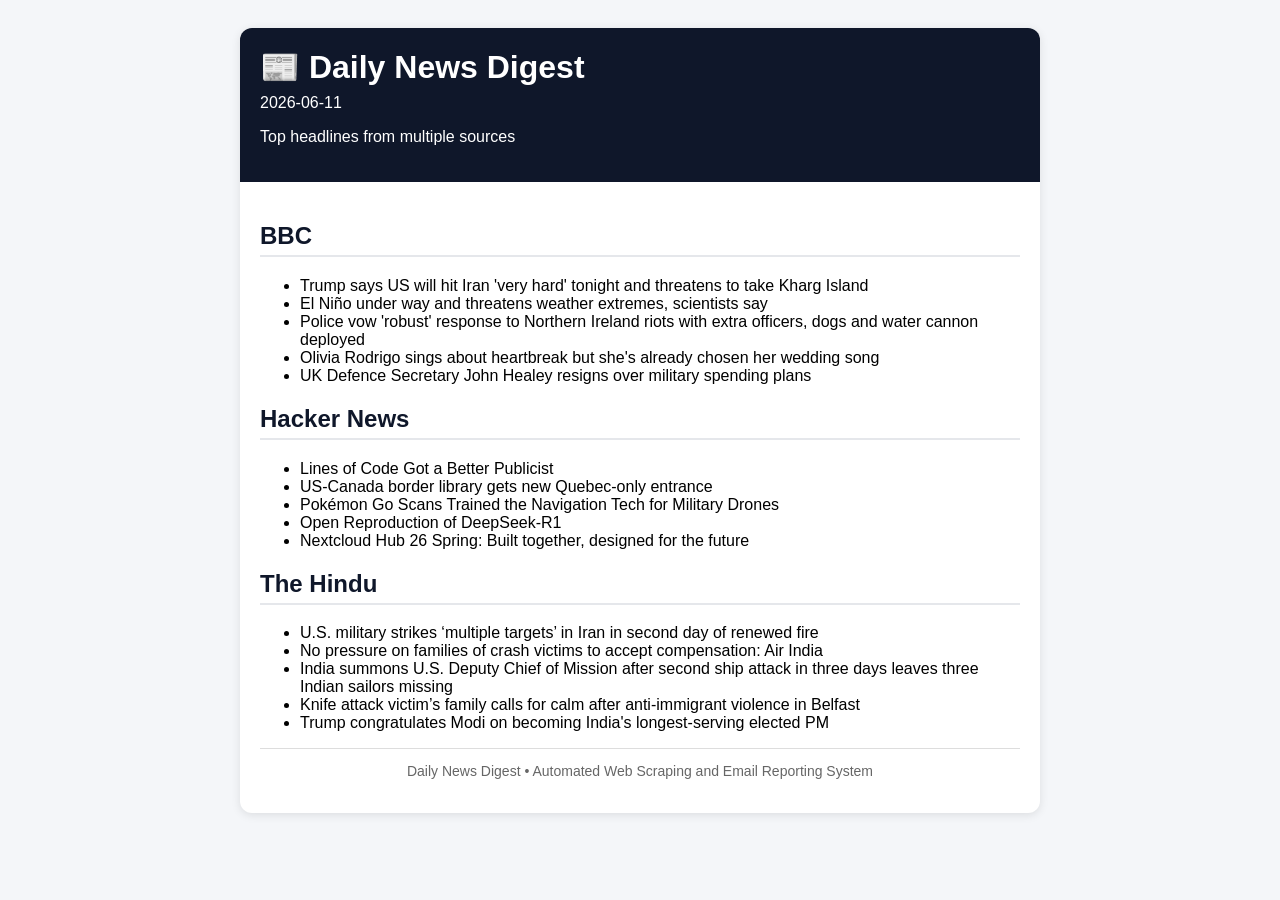
==== news_digest.html @ 1c43919a "Add automated news digest email bot" ====
<html>
<body style="font-family: Arial, sans-serif; background:#f4f6f9; padding:20px;">

<div style="max-width:800px; margin:auto; background:white;
border-radius:12px; overflow:hidden;
box-shadow:0 2px 10px rgba(0,0,0,0.1);">

<div style="background:#0f172a; color:white; padding:20px;">
<h1 style="margin:0;">📰 Daily News Digest</h1>
<p style="margin-top:8px;">2026-06-11</p>
<p>Top headlines from multiple sources</p>
</div>

<div style="padding:20px;">

<h2 style="color:#0f172a;
border-bottom:2px solid #e5e7eb;
padding-bottom:5px;">
BBC
</h2>
<ul>
<li>Trump says US will hit Iran 'very hard' tonight and threatens to take Kharg Island</li><li>El Niño under way and threatens weather extremes, scientists say</li><li>Police vow 'robust' response to Northern Ireland riots with extra officers, dogs and water cannon deployed</li><li>Olivia Rodrigo sings about heartbreak but she's already chosen her wedding song</li><li>UK Defence Secretary John Healey resigns over military spending plans</li></ul>
<h2 style="color:#0f172a;
border-bottom:2px solid #e5e7eb;
padding-bottom:5px;">
Hacker News
</h2>
<ul>
<li>Lines of Code Got a Better Publicist</li><li>US-Canada border library gets new Quebec-only entrance</li><li>Pokémon Go Scans Trained the Navigation Tech for Military Drones</li><li>Open Reproduction of DeepSeek-R1</li><li>Nextcloud Hub 26 Spring: Built together, designed for the future</li></ul>
<h2 style="color:#0f172a;
border-bottom:2px solid #e5e7eb;
padding-bottom:5px;">
The Hindu
</h2>
<ul>
<li>U.S. military strikes ‘multiple targets’ in Iran in second day of renewed fire</li><li>No pressure on families of crash victims to accept compensation: Air India</li><li>India summons U.S. Deputy Chief of Mission after second ship attack in three days leaves three Indian sailors missing</li><li>Knife attack victim’s family calls for calm after anti-immigrant violence in Belfast</li><li>Trump congratulates Modi on becoming India's longest-serving elected PM</li></ul>
<hr style="border:none;border-top:1px solid #ddd;">

<p style="color:#666;font-size:14px;text-align:center;">
Daily News Digest • Automated Web Scraping and Email Reporting System
</p>


</div>
</div>

</body>
</html>
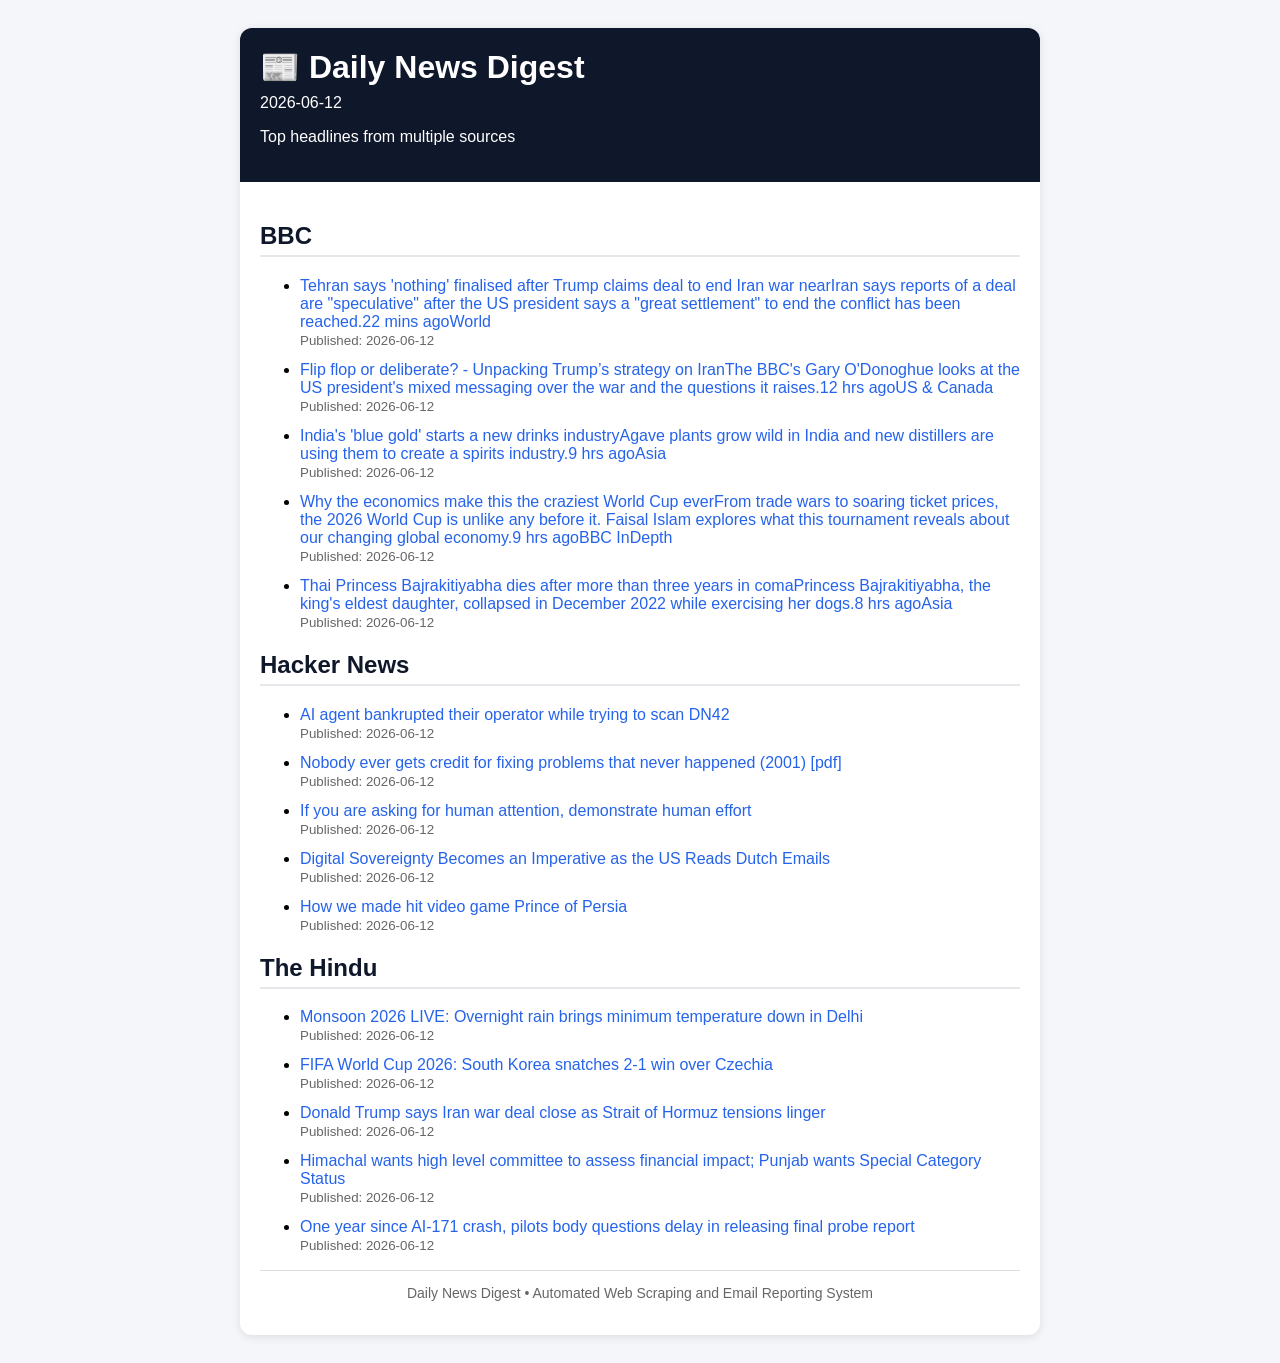
==== commit d11d5939: "Complete OpenWeatherMap weather alert system" ====
--- a/news_digest.html
+++ b/news_digest.html
@@ -8,7 +8,7 @@
 
 <div style="background:#0f172a; color:white; padding:20px;">
 <h1 style="margin:0;">📰 Daily News Digest</h1>
-<p style="margin-top:8px;">2026-06-11</p>
+<p style="margin-top:8px;">2026-06-12</p>
 <p>Top headlines from multiple sources</p>
 </div>
 
@@ -20,21 +20,186 @@
 BBC
 </h2>
 <ul>
-<li>Trump says US will hit Iran 'very hard' tonight and threatens to take Kharg Island</li><li>El Niño under way and threatens weather extremes, scientists say</li><li>Police vow 'robust' response to Northern Ireland riots with extra officers, dogs and water cannon deployed</li><li>Olivia Rodrigo sings about heartbreak but she's already chosen her wedding song</li><li>UK Defence Secretary John Healey resigns over military spending plans</li></ul>
+
+            <li style="margin-bottom:12px;">
+                <a href="https://www.bbc.com/news/articles/c78y6w78828o"
+                   style="color:#2563eb;text-decoration:none;">
+                   Tehran says 'nothing' finalised after Trump claims deal to end Iran war nearIran says reports of a deal are "speculative" after the US president says a "great settlement" to end the conflict has been reached.22 mins agoWorld
+                </a>
+                <br>
+                <small style="color:#666;">
+                    Published: 2026-06-12
+                </small>
+            </li>
+            
+            <li style="margin-bottom:12px;">
+                <a href="https://www.bbc.com/news/videos/cz9lg5ywzvpo"
+                   style="color:#2563eb;text-decoration:none;">
+                   Flip flop or deliberate? - Unpacking Trump’s strategy on IranThe BBC's Gary O'Donoghue looks at the US president's mixed messaging over the war and the questions it raises.12 hrs agoUS & Canada
+                </a>
+                <br>
+                <small style="color:#666;">
+                    Published: 2026-06-12
+                </small>
+            </li>
+            
+            <li style="margin-bottom:12px;">
+                <a href="https://www.bbc.com/news/articles/cdrpe4vly5mo"
+                   style="color:#2563eb;text-decoration:none;">
+                   India's 'blue gold' starts a new drinks industryAgave plants grow wild in India and new distillers are using them to create a spirits industry.9 hrs agoAsia
+                </a>
+                <br>
+                <small style="color:#666;">
+                    Published: 2026-06-12
+                </small>
+            </li>
+            
+            <li style="margin-bottom:12px;">
+                <a href="https://www.bbc.com/news/articles/cpv32417nlwo"
+                   style="color:#2563eb;text-decoration:none;">
+                   Why the economics make this the craziest World Cup everFrom trade wars to soaring ticket prices, the 2026 World Cup is unlike any before it. Faisal Islam explores what this tournament reveals about our changing global economy.9 hrs agoBBC InDepth
+                </a>
+                <br>
+                <small style="color:#666;">
+                    Published: 2026-06-12
+                </small>
+            </li>
+            
+            <li style="margin-bottom:12px;">
+                <a href="https://www.bbc.com/news/articles/cvgzzndx780o"
+                   style="color:#2563eb;text-decoration:none;">
+                   Thai Princess Bajrakitiyabha dies after more than three years in comaPrincess Bajrakitiyabha, the king's eldest daughter, collapsed in December 2022 while exercising her dogs.8 hrs agoAsia
+                </a>
+                <br>
+                <small style="color:#666;">
+                    Published: 2026-06-12
+                </small>
+            </li>
+            </ul>
 <h2 style="color:#0f172a;
 border-bottom:2px solid #e5e7eb;
 padding-bottom:5px;">
 Hacker News
 </h2>
 <ul>
-<li>Lines of Code Got a Better Publicist</li><li>US-Canada border library gets new Quebec-only entrance</li><li>Pokémon Go Scans Trained the Navigation Tech for Military Drones</li><li>Open Reproduction of DeepSeek-R1</li><li>Nextcloud Hub 26 Spring: Built together, designed for the future</li></ul>
+
+            <li style="margin-bottom:12px;">
+                <a href="https://lantian.pub/en/article/fun/ai-agent-bankrupted-their-operator-scan-dn42lantian.lantian/"
+                   style="color:#2563eb;text-decoration:none;">
+                   AI agent bankrupted their operator while trying to scan DN42
+                </a>
+                <br>
+                <small style="color:#666;">
+                    Published: 2026-06-12
+                </small>
+            </li>
+            
+            <li style="margin-bottom:12px;">
+                <a href="https://web.mit.edu/nelsonr/www/Repenning=Sterman_CMR_su01_.pdf"
+                   style="color:#2563eb;text-decoration:none;">
+                   Nobody ever gets credit for fixing problems that never happened (2001) [pdf]
+                </a>
+                <br>
+                <small style="color:#666;">
+                    Published: 2026-06-12
+                </small>
+            </li>
+            
+            <li style="margin-bottom:12px;">
+                <a href="https://tombedor.dev/human-attention-and-human-effort/"
+                   style="color:#2563eb;text-decoration:none;">
+                   If you are asking for human attention, demonstrate human effort
+                </a>
+                <br>
+                <small style="color:#666;">
+                    Published: 2026-06-12
+                </small>
+            </li>
+            
+            <li style="margin-bottom:12px;">
+                <a href="https://www.korte.co/2026/06/11/digital-sovereignty-becomes-an-imparative-as-the-us-reads-dutch-emails/"
+                   style="color:#2563eb;text-decoration:none;">
+                   Digital Sovereignty Becomes an Imperative as the US Reads Dutch Emails
+                </a>
+                <br>
+                <small style="color:#666;">
+                    Published: 2026-06-12
+                </small>
+            </li>
+            
+            <li style="margin-bottom:12px;">
+                <a href="https://www.theguardian.com/culture/2026/jan/05/raiders-of-the-lost-ark-hit-video-game-prince-of-persia"
+                   style="color:#2563eb;text-decoration:none;">
+                   How we made hit video game Prince of Persia
+                </a>
+                <br>
+                <small style="color:#666;">
+                    Published: 2026-06-12
+                </small>
+            </li>
+            </ul>
 <h2 style="color:#0f172a;
 border-bottom:2px solid #e5e7eb;
 padding-bottom:5px;">
 The Hindu
 </h2>
 <ul>
-<li>U.S. military strikes ‘multiple targets’ in Iran in second day of renewed fire</li><li>No pressure on families of crash victims to accept compensation: Air India</li><li>India summons U.S. Deputy Chief of Mission after second ship attack in three days leaves three Indian sailors missing</li><li>Knife attack victim’s family calls for calm after anti-immigrant violence in Belfast</li><li>Trump congratulates Modi on becoming India's longest-serving elected PM</li></ul>
+
+            <li style="margin-bottom:12px;">
+                <a href="https://www.thehindu.com/news/national/monsoon-india-rain-weather-tracker-live-updates-imd-forecast-kerala-delhi-tamil-nadu-bengal-maharashtra-june-12-2026/article71092500.ece"
+                   style="color:#2563eb;text-decoration:none;">
+                   Monsoon 2026 LIVE: Overnight rain brings minimum temperature down in Delhi
+                </a>
+                <br>
+                <small style="color:#666;">
+                    Published: 2026-06-12
+                </small>
+            </li>
+            
+            <li style="margin-bottom:12px;">
+                <a href="https://www.thehindu.com/sport/football/fifa-world-cup-south-korea-vs-czechia-match-on-june-11-2026/article71092206.ece"
+                   style="color:#2563eb;text-decoration:none;">
+                   FIFA World Cup 2026: South Korea snatches 2-1 win over Czechia
+                </a>
+                <br>
+                <small style="color:#666;">
+                    Published: 2026-06-12
+                </small>
+            </li>
+            
+            <li style="margin-bottom:12px;">
+                <a href="https://www.thehindu.com/news/international/donald-trump-says-iran-war-deal-close-as-strait-of-hormuz-tensions-linger/article71092371.ece"
+                   style="color:#2563eb;text-decoration:none;">
+                   Donald Trump says Iran war deal close as Strait of Hormuz tensions linger
+                </a>
+                <br>
+                <small style="color:#666;">
+                    Published: 2026-06-12
+                </small>
+            </li>
+            
+            <li style="margin-bottom:12px;">
+                <a href="https://www.thehindu.com/news/national/himachal-wants-high-level-committee-to-assess-financial-impact-punjab-wants-special-category-status/article71089986.ece"
+                   style="color:#2563eb;text-decoration:none;">
+                   Himachal wants high level committee to assess financial impact; Punjab wants Special Category Status
+                </a>
+                <br>
+                <small style="color:#666;">
+                    Published: 2026-06-12
+                </small>
+            </li>
+            
+            <li style="margin-bottom:12px;">
+                <a href="https://www.thehindu.com/news/national/one-year-since-ai-171-crash-pilots-body-questions-delay-in-releasing-final-probe-report/article71089389.ece"
+                   style="color:#2563eb;text-decoration:none;">
+                   One year since AI-171 crash, pilots body questions delay in releasing final probe report
+                </a>
+                <br>
+                <small style="color:#666;">
+                    Published: 2026-06-12
+                </small>
+            </li>
+            </ul>
 <hr style="border:none;border-top:1px solid #ddd;">
 
 <p style="color:#666;font-size:14px;text-align:center;">
